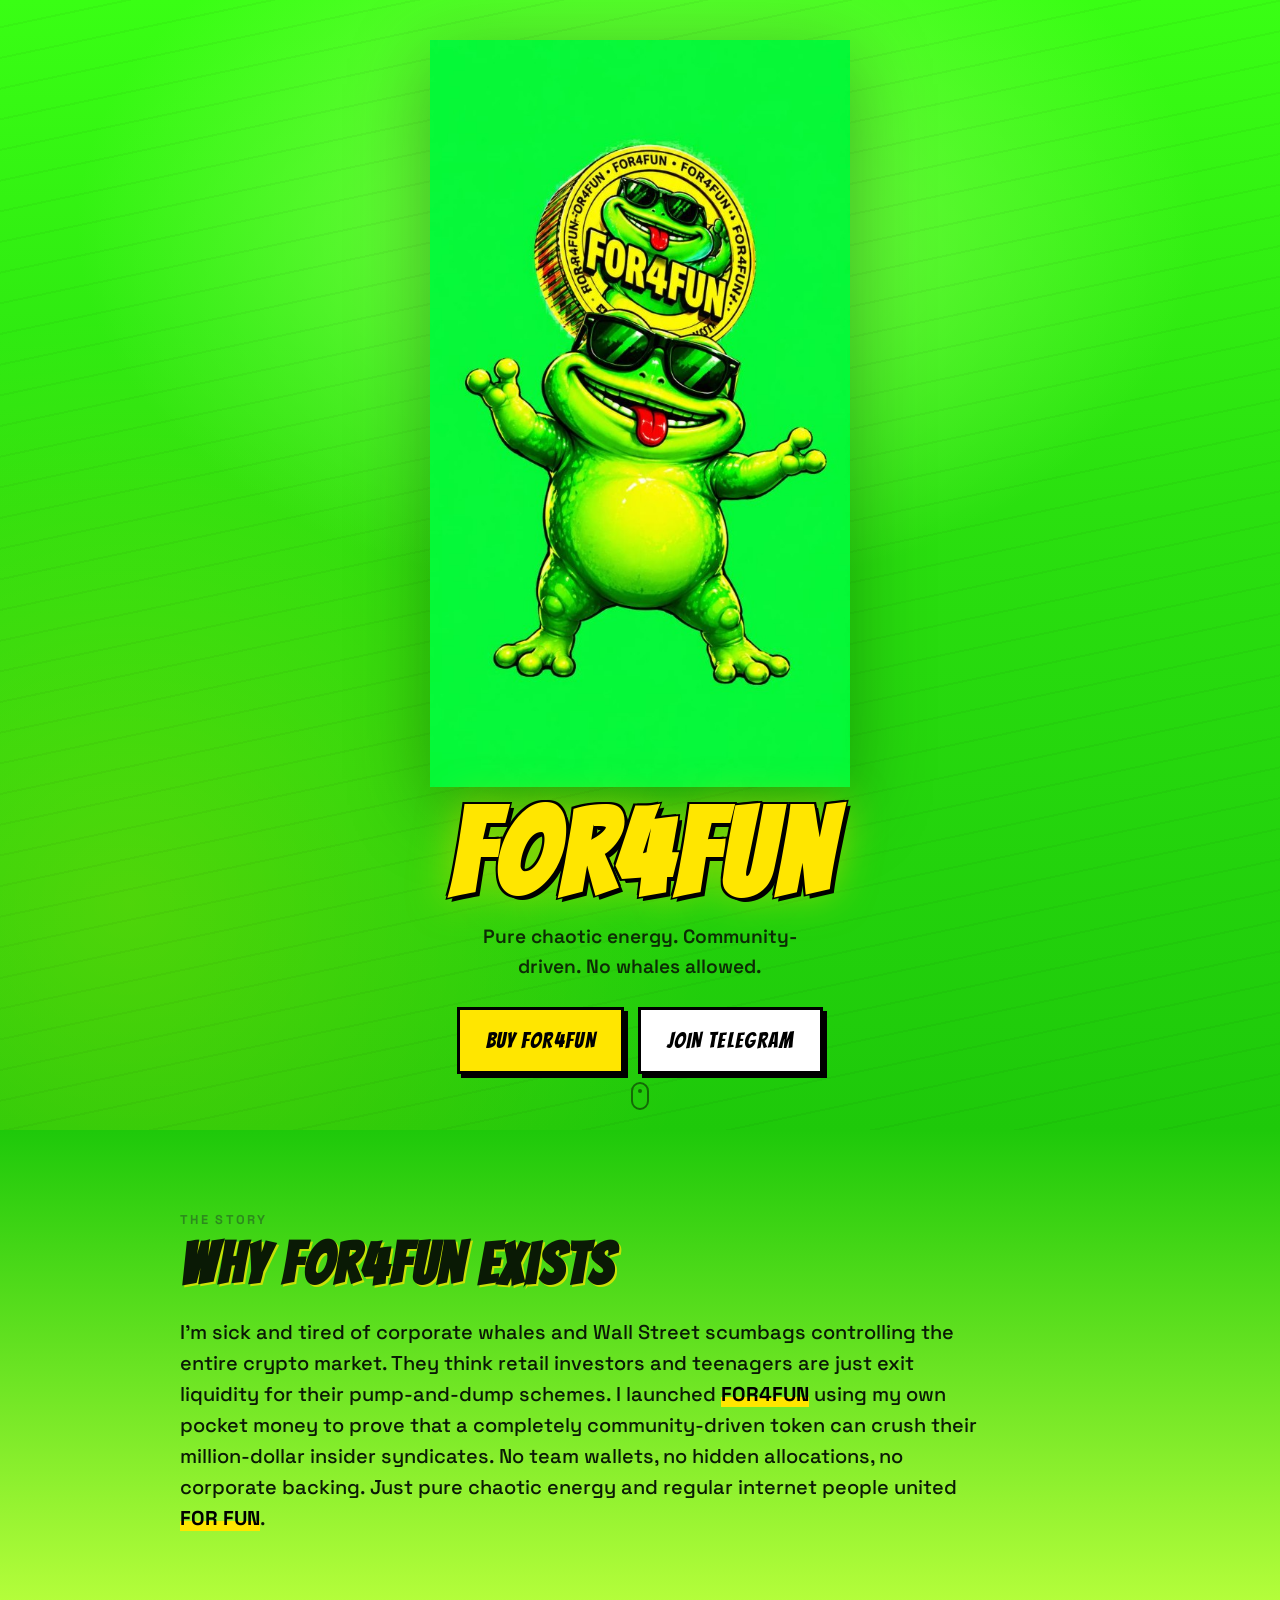
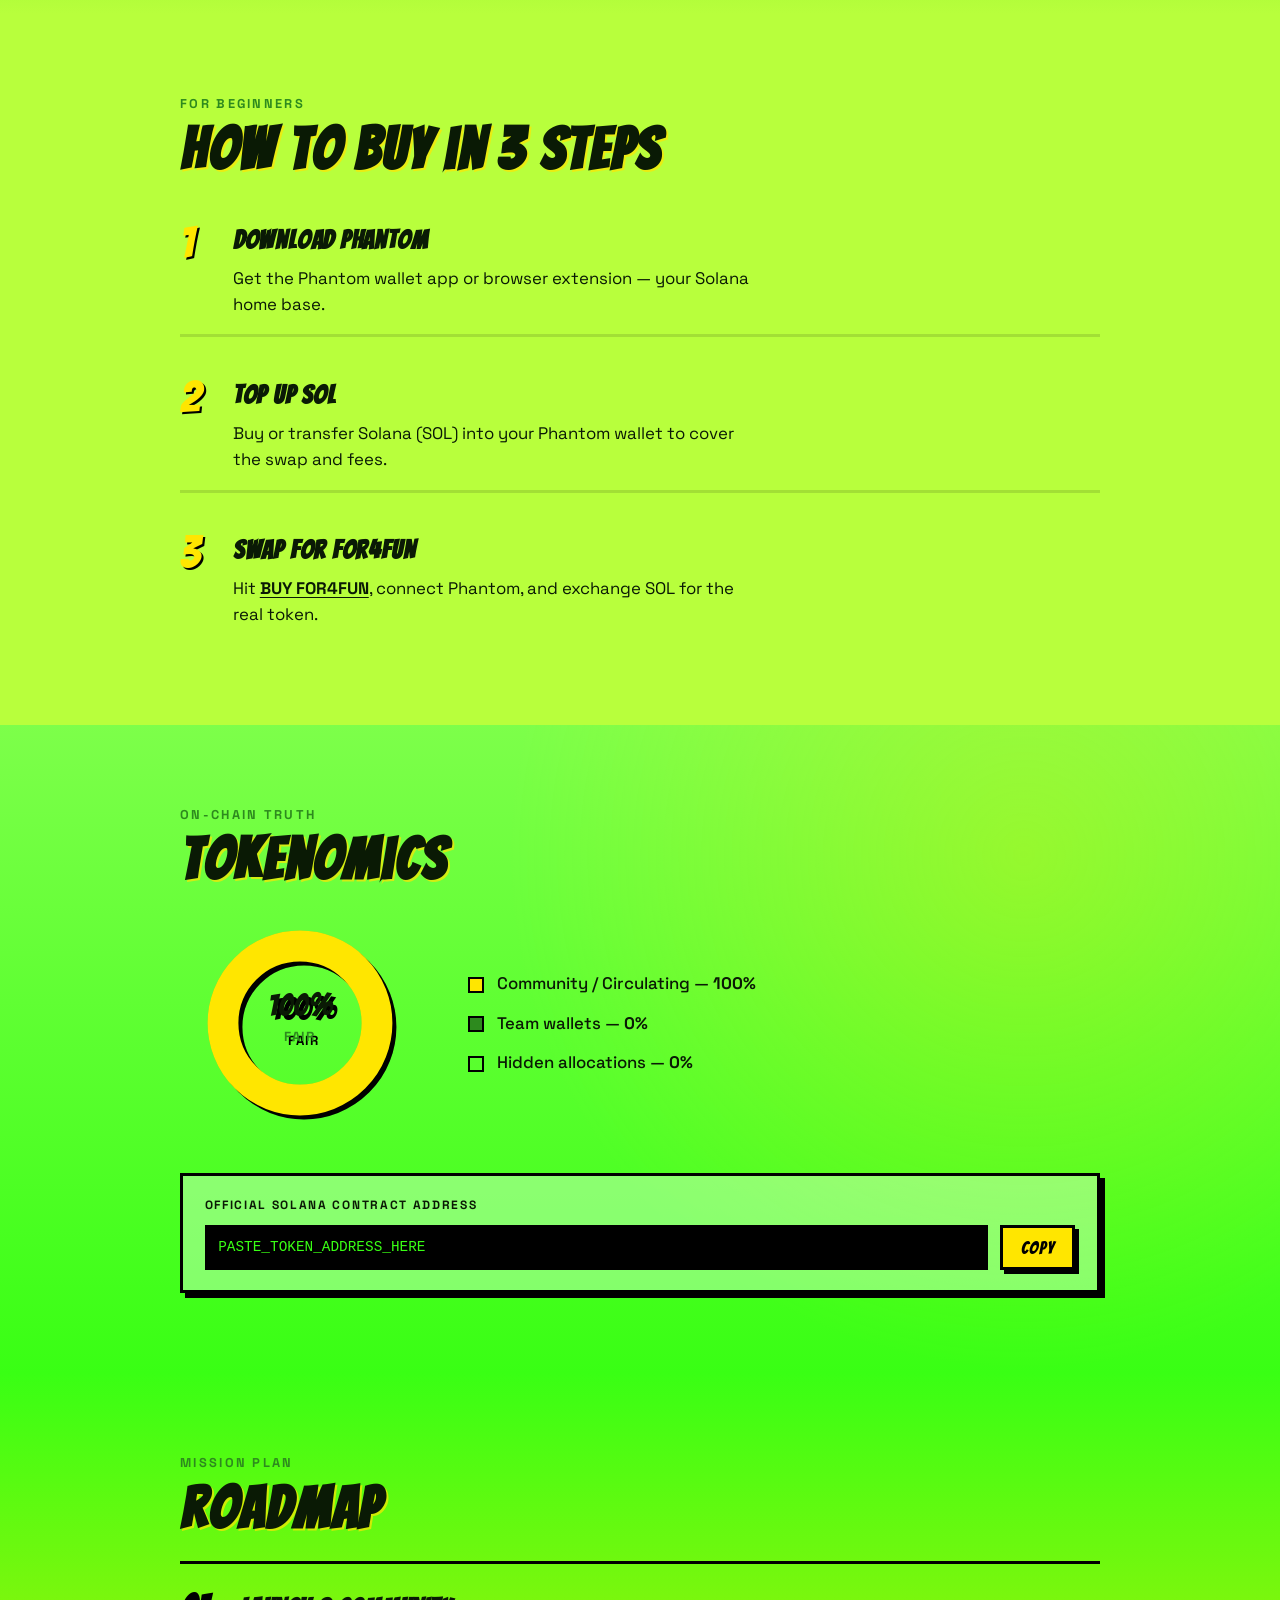
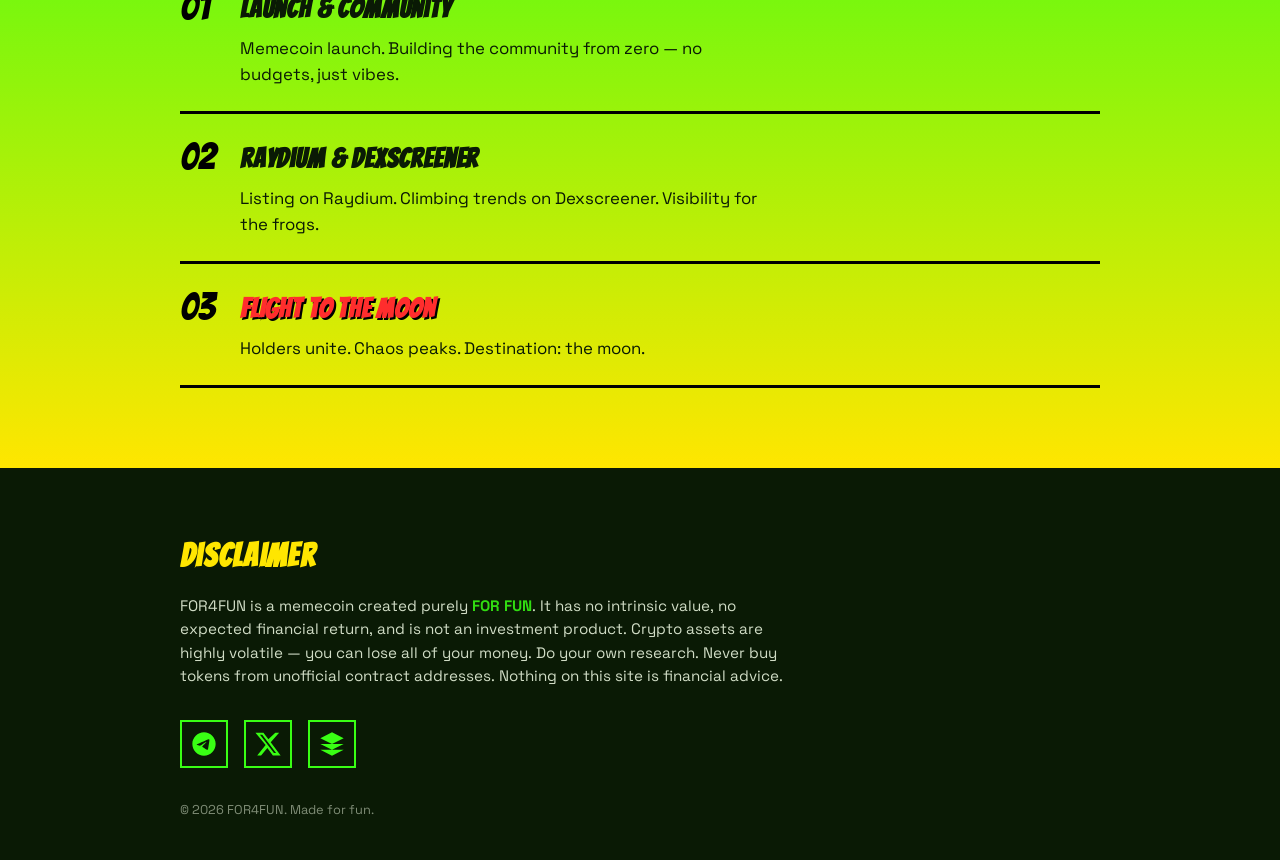
==== index.html @ df84118f "Add files via upload" ====
<!DOCTYPE html>
<html lang="en">
<head>
  <meta charset="UTF-8" />
  <meta name="viewport" content="width=device-width, initial-scale=1.0" />
  <title>FOR4FUN — Pure Chaotic Energy</title>
  <meta name="description" content="FOR4FUN — a completely community-driven memecoin on Solana. No team wallets. No corporate backing. Just fun." />
  <link rel="preconnect" href="https://fonts.googleapis.com" />
  <link rel="preconnect" href="https://fonts.gstatic.com" crossorigin />
  <link href="https://fonts.googleapis.com/css2?family=Bangers&family=Space+Grotesk:wght@400;500;600;700&display=swap" rel="stylesheet" />
  <link rel="stylesheet" href="styles.css" />
</head>
<body>
  <header class="hero">
    <div class="hero__glow" aria-hidden="true"></div>
    <div class="hero__content">
      <img
        class="hero__mascot"
        src="assets/mascot.png"
        alt="FOR4FUN frog mascot with sunglasses"
        width="640"
        height="640"
      />
      <h1 class="hero__brand">FOR4FUN</h1>
      <p class="hero__tagline">Pure chaotic energy. Community-driven. No whales allowed.</p>
      <div class="hero__ctas">
        <a class="btn btn--buy" href="#" id="buy-link" target="_blank" rel="noopener noreferrer">BUY FOR4FUN</a>
        <a class="btn btn--tg" href="https://t.me/+8u_Zr0dhm3U5OTRh" id="telegram-link" target="_blank" rel="noopener noreferrer">JOIN TELEGRAM</a>
      </div>
    </div>
    <div class="hero__scroll" aria-hidden="true">
      <span></span>
    </div>
  </header>

  <main>
    <section class="section about" id="about">
      <div class="container">
        <p class="section__eyebrow">The story</p>
        <h2 class="section__title">Why FOR4FUN exists</h2>
        <p class="about__text">
          I'm sick and tired of corporate whales and Wall Street scumbags controlling the entire crypto market.
          They think retail investors and teenagers are just exit liquidity for their pump-and-dump schemes.
          I launched <strong>FOR4FUN</strong> using my own pocket money to prove that a completely community-driven token
          can crush their million-dollar insider syndicates. No team wallets, no hidden allocations, no corporate backing.
          Just pure chaotic energy and regular internet people united <strong>FOR FUN</strong>.
        </p>
      </div>
    </section>

    <section class="section how" id="how">
      <div class="container">
        <p class="section__eyebrow">For beginners</p>
        <h2 class="section__title">How to buy in 3 steps</h2>
        <ol class="steps">
          <li class="step">
            <span class="step__num">1</span>
            <div class="step__body">
              <h3>Download Phantom</h3>
              <p>Get the Phantom wallet app or browser extension — your Solana home base.</p>
            </div>
          </li>
          <li class="step">
            <span class="step__num">2</span>
            <div class="step__body">
              <h3>Top up SOL</h3>
              <p>Buy or transfer Solana (SOL) into your Phantom wallet to cover the swap and fees.</p>
            </div>
          </li>
          <li class="step">
            <span class="step__num">3</span>
            <div class="step__body">
              <h3>Swap for FOR4FUN</h3>
              <p>Hit <a href="#" id="buy-link-inline" target="_blank" rel="noopener noreferrer">BUY FOR4FUN</a>, connect Phantom, and exchange SOL for the real token.</p>
            </div>
          </li>
        </ol>
      </div>
    </section>

    <section class="section tokenomics" id="tokenomics">
      <div class="container">
        <p class="section__eyebrow">On-chain truth</p>
        <h2 class="section__title">Tokenomics</h2>
        <div class="tokenomics__grid">
          <div class="chart-wrap" aria-hidden="true">
            <svg class="donut" viewBox="0 0 200 200" role="img" aria-label="Token distribution chart">
              <circle class="donut__track" cx="100" cy="100" r="70" />
              <circle class="donut__segment donut__segment--lp" cx="100" cy="100" r="70" />
              <circle class="donut__segment donut__segment--community" cx="100" cy="100" r="70" />
              <text class="donut__center-label" x="100" y="94" text-anchor="middle">100%</text>
              <text class="donut__center-sub" x="100" y="116" text-anchor="middle">FAIR</text>
            </svg>
          </div>
          <ul class="legend">
            <li><span class="swatch swatch--community"></span> Community / Circulating — <strong>100%</strong></li>
            <li><span class="swatch swatch--lp"></span> Team wallets — <strong>0%</strong></li>
            <li><span class="swatch swatch--none"></span> Hidden allocations — <strong>0%</strong></li>
          </ul>
        </div>

        <div class="ca-block">
          <p class="ca-block__label">Official Solana contract address</p>
          <div class="ca-row">
            <code class="ca-address" id="token-address">PASTE_TOKEN_ADDRESS_HERE</code>
            <button type="button" class="btn btn--copy" id="copy-ca" aria-label="Copy contract address">
              COPY
            </button>
          </div>
          <p class="ca-hint" id="copy-feedback" hidden>Copied — always verify before buying.</p>
        </div>
      </div>
    </section>

    <section class="section roadmap" id="roadmap">
      <div class="container">
        <p class="section__eyebrow">Mission plan</p>
        <h2 class="section__title">Roadmap</h2>
        <ol class="roadmap__list">
          <li class="roadmap__item">
            <span class="roadmap__phase">01</span>
            <div>
              <h3>Launch &amp; community</h3>
              <p>Memecoin launch. Building the community from zero — no budgets, just vibes.</p>
            </div>
          </li>
          <li class="roadmap__item">
            <span class="roadmap__phase">02</span>
            <div>
              <h3>Raydium &amp; Dexscreener</h3>
              <p>Listing on Raydium. Climbing trends on Dexscreener. Visibility for the frogs.</p>
            </div>
          </li>
          <li class="roadmap__item roadmap__item--moon">
            <span class="roadmap__phase">03</span>
            <div>
              <h3>FLIGHT TO THE MOON</h3>
              <p>Holders unite. Chaos peaks. Destination: the moon.</p>
            </div>
          </li>
        </ol>
      </div>
    </section>
  </main>

  <footer class="footer" id="disclaimer">
    <div class="container">
      <h2 class="footer__title">Disclaimer</h2>
      <p class="footer__text">
        FOR4FUN is a memecoin created purely <strong>FOR FUN</strong>. It has no intrinsic value, no expected financial return,
        and is not an investment product. Crypto assets are highly volatile — you can lose all of your money.
        Do your own research. Never buy tokens from unofficial contract addresses. Nothing on this site is financial advice.
      </p>
      <nav class="socials" aria-label="Social links">
        <a class="social" href="https://t.me/+8u_Zr0dhm3U5OTRh" id="social-telegram" target="_blank" rel="noopener noreferrer" aria-label="Telegram">
          <svg viewBox="0 0 24 24" width="28" height="28" fill="currentColor" aria-hidden="true"><path d="M12 2C6.48 2 2 6.48 2 12s4.48 10 10 10 10-4.48 10-10S17.52 2 12 2zm4.64 6.8c-.15 1.58-.8 5.42-1.13 7.19-.14.75-.42 1-.68 1.03-.58.05-1.02-.38-1.58-.75-.88-.58-1.38-.94-2.23-1.5-.99-.65-.35-1.01.22-1.59.15-.15 2.71-2.48 2.76-2.69a.2.2 0 00-.05-.18c-.06-.05-.14-.03-.21-.02-.09.02-1.49.95-4.22 2.79-.4.27-.76.41-1.08.4-.36-.01-1.04-.2-1.55-.37-.63-.2-1.12-.31-1.08-.66.02-.18.27-.36.74-.55 2.92-1.27 4.86-2.11 5.83-2.51 2.78-1.16 3.35-1.36 3.73-1.36.08 0 .27.02.39.12.1.08.13.19.14.27-.01.06 0 .16 0 .24z"/></svg>
        </a>
        <a class="social" href="https://x.com/FOR4FUN5465" id="social-x" target="_blank" rel="noopener noreferrer" aria-label="X (Twitter)">
          <svg viewBox="0 0 24 24" width="28" height="28" fill="currentColor" aria-hidden="true"><path d="M18.244 2.25h3.308l-7.227 8.26 8.502 11.24H16.17l-4.714-6.231-5.401 6.231H2.744l7.227-8.941L1.254 2.25H8.08l4.253 5.622L18.244 2.25zm-1.161 17.52h1.833L7.084 4.126H5.117L17.083 19.77z"/></svg>
        </a>
        <a class="social" href="#" id="social-dex" target="_blank" rel="noopener noreferrer" aria-label="Dexscreener">
          <svg viewBox="0 0 24 24" width="28" height="28" fill="currentColor" aria-hidden="true"><path d="M12 2L2 7l10 5 10-5-10-5zM2 17l10 5 10-5M2 12l10 5 10-5"/></svg>
        </a>
      </nav>
      <p class="footer__copy">© <span id="year"></span> FOR4FUN. Made for fun.</p>
    </div>
  </footer>

  <script src="script.js"></script>
</body>
</html>
---- styles.css ----
:root {
  --acid: #39ff14;
  --acid-deep: #1ec90a;
  --lime: #b8ff3c;
  --yellow: #ffe600;
  --ink: #0a1a05;
  --frog: #2d8a1e;
  --red: #ff2d2d;
  --cream: #f4ffe8;
  --glow: rgba(57, 255, 20, 0.45);
  --font-display: "Bangers", system-ui, sans-serif;
  --font-body: "Space Grotesk", system-ui, sans-serif;
}

*,
*::before,
*::after {
  box-sizing: border-box;
  margin: 0;
  padding: 0;
}

html {
  scroll-behavior: smooth;
}

body {
  font-family: var(--font-body);
  color: var(--ink);
  background: var(--acid);
  line-height: 1.55;
  overflow-x: hidden;
}

img {
  max-width: 100%;
  height: auto;
  display: block;
}

a {
  color: inherit;
}

.container {
  width: min(920px, calc(100% - 2.5rem));
  margin-inline: auto;
}

/* —— Hero —— */
.hero {
  position: relative;
  min-height: 100svh;
  display: grid;
  place-items: center;
  padding: 2.5rem 1.25rem 3.5rem;
  background:
    radial-gradient(ellipse 80% 60% at 50% 20%, #7dff4a 0%, transparent 55%),
    radial-gradient(circle at 10% 80%, #ffe60033 0%, transparent 40%),
    linear-gradient(180deg, #39ff14 0%, #2ae00f 45%, #1ec90a 100%);
  overflow: hidden;
}

.hero__glow {
  position: absolute;
  inset: -20%;
  background:
    repeating-linear-gradient(
      -12deg,
      transparent,
      transparent 28px,
      rgba(0, 0, 0, 0.035) 28px,
      rgba(0, 0, 0, 0.035) 30px
    );
  pointer-events: none;
  animation: drift 28s linear infinite;
}

@keyframes drift {
  from { transform: translateY(0); }
  to { transform: translateY(60px); }
}

.hero__content {
  position: relative;
  z-index: 1;
  display: flex;
  flex-direction: column;
  align-items: center;
  text-align: center;
  gap: 0.85rem;
  max-width: 720px;
}

.hero__mascot {
  width: min(420px, 78vw);
  filter: drop-shadow(0 18px 40px rgba(0, 40, 0, 0.35));
  animation: float 4.5s ease-in-out infinite;
}

@keyframes float {
  0%, 100% { transform: translateY(0); }
  50% { transform: translateY(-14px); }
}

.hero__brand {
  font-family: var(--font-display);
  font-size: clamp(4.2rem, 16vw, 7.5rem);
  letter-spacing: 0.04em;
  line-height: 0.9;
  color: var(--yellow);
  text-shadow:
    4px 4px 0 #000,
    -2px -2px 0 #000,
    2px -2px 0 #000,
    -2px 2px 0 #000,
    0 0 40px rgba(255, 230, 0, 0.55);
  animation: pop-in 0.7s cubic-bezier(0.22, 1, 0.36, 1) both;
}

@keyframes pop-in {
  from {
    opacity: 0;
    transform: scale(0.85) translateY(20px);
  }
  to {
    opacity: 1;
    transform: scale(1) translateY(0);
  }
}

.hero__tagline {
  font-size: clamp(1rem, 2.5vw, 1.2rem);
  font-weight: 600;
  max-width: 28ch;
  color: var(--ink);
  opacity: 0.9;
}

.hero__ctas {
  display: flex;
  flex-wrap: wrap;
  justify-content: center;
  gap: 0.85rem;
  margin-top: 0.75rem;
}

.btn {
  display: inline-flex;
  align-items: center;
  justify-content: center;
  font-family: var(--font-display);
  font-size: 1.35rem;
  letter-spacing: 0.06em;
  text-decoration: none;
  padding: 0.85rem 1.6rem;
  border: 3px solid #000;
  color: #000;
  cursor: pointer;
  transition: transform 0.15s ease, box-shadow 0.15s ease, background 0.15s ease;
  box-shadow: 4px 4px 0 #000;
}

.btn:hover {
  transform: translate(-2px, -2px);
  box-shadow: 6px 6px 0 #000;
}

.btn:active {
  transform: translate(2px, 2px);
  box-shadow: 2px 2px 0 #000;
}

.btn--buy {
  background: var(--yellow);
}

.btn--tg {
  background: #fff;
}

.btn--copy {
  background: var(--yellow);
  font-size: 1.1rem;
  padding: 0.65rem 1.1rem;
  flex-shrink: 0;
}

.hero__scroll {
  position: absolute;
  bottom: 1.25rem;
  left: 50%;
  transform: translateX(-50%);
  z-index: 1;
}

.hero__scroll span {
  display: block;
  width: 18px;
  height: 28px;
  border: 2px solid var(--ink);
  border-radius: 10px;
  position: relative;
  opacity: 0.55;
}

.hero__scroll span::after {
  content: "";
  position: absolute;
  top: 5px;
  left: 50%;
  width: 4px;
  height: 4px;
  margin-left: -2px;
  background: var(--ink);
  border-radius: 50%;
  animation: scroll-dot 1.6s ease-in-out infinite;
}

@keyframes scroll-dot {
  0% { opacity: 1; transform: translateY(0); }
  100% { opacity: 0; transform: translateY(10px); }
}

/* —— Sections —— */
.section {
  padding: 5rem 0;
  position: relative;
}

.section__eyebrow {
  font-size: 0.8rem;
  font-weight: 700;
  letter-spacing: 0.18em;
  text-transform: uppercase;
  color: var(--frog);
  margin-bottom: 0.4rem;
}

.section__title {
  font-family: var(--font-display);
  font-size: clamp(2.4rem, 7vw, 3.6rem);
  letter-spacing: 0.03em;
  line-height: 1;
  margin-bottom: 1.5rem;
  color: var(--ink);
  text-shadow: 2px 2px 0 rgba(255, 230, 0, 0.7);
}

.about {
  background:
    linear-gradient(180deg, #1ec90a 0%, #b8ff3c 100%);
}

.about__text {
  font-size: clamp(1.05rem, 2.2vw, 1.25rem);
  font-weight: 500;
  max-width: 62ch;
}

.about__text strong {
  color: #000;
  background: linear-gradient(transparent 60%, var(--yellow) 60%);
}

.how {
  background: var(--lime);
}

.steps {
  list-style: none;
  display: grid;
  gap: 1.25rem;
  counter-reset: none;
}

.step {
  display: grid;
  grid-template-columns: auto 1fr;
  gap: 1.1rem;
  align-items: start;
  padding: 1.1rem 0;
  border-bottom: 3px solid rgba(0, 0, 0, 0.12);
}

.step:last-child {
  border-bottom: none;
}

.step__num {
  font-family: var(--font-display);
  font-size: 2.8rem;
  line-height: 1;
  color: var(--yellow);
  text-shadow: 2px 2px 0 #000;
  min-width: 2.2rem;
}

.step__body h3 {
  font-family: var(--font-display);
  font-size: 1.65rem;
  letter-spacing: 0.03em;
  margin-bottom: 0.25rem;
}

.step__body p {
  font-size: 1.05rem;
  max-width: 48ch;
}

.step__body a {
  font-weight: 700;
  text-decoration: underline;
  text-underline-offset: 3px;
}

/* —— Tokenomics —— */
.tokenomics {
  background:
    radial-gradient(circle at 80% 20%, #ffe60044 0%, transparent 45%),
    linear-gradient(180deg, #7dff4a 0%, #39ff14 100%);
}

.tokenomics__grid {
  display: grid;
  grid-template-columns: 1fr;
  gap: 2rem;
  align-items: center;
  margin-bottom: 2.5rem;
}

@media (min-width: 700px) {
  .tokenomics__grid {
    grid-template-columns: 240px 1fr;
    gap: 3rem;
  }
}

.chart-wrap {
  display: flex;
  justify-content: center;
}

.donut {
  width: min(220px, 70vw);
  height: auto;
  filter: drop-shadow(4px 4px 0 #000);
  animation: spin-in 1s ease both;
}

@keyframes spin-in {
  from { transform: rotate(-90deg) scale(0.8); opacity: 0; }
  to { transform: rotate(0) scale(1); opacity: 1; }
}

.donut__track {
  fill: none;
  stroke: rgba(0, 0, 0, 0.12);
  stroke-width: 28;
}

.donut__segment {
  fill: none;
  stroke-width: 28;
  stroke-linecap: butt;
  transform: rotate(-90deg);
  transform-origin: 100px 100px;
}

.donut__segment--community {
  stroke: var(--yellow);
  stroke-dasharray: 440 440;
}

.donut__segment--lp {
  stroke: var(--frog);
  stroke-dasharray: 0 440;
}

.donut__center-label {
  font-family: var(--font-display);
  font-size: 28px;
  fill: var(--ink);
}

.donut__center-sub {
  font-family: var(--font-body);
  font-size: 12px;
  font-weight: 700;
  letter-spacing: 0.15em;
  fill: var(--frog);
}

.legend {
  list-style: none;
  display: grid;
  gap: 0.85rem;
  font-size: 1.05rem;
  font-weight: 500;
}

.swatch {
  display: inline-block;
  width: 1rem;
  height: 1rem;
  border: 2px solid #000;
  margin-right: 0.55rem;
  vertical-align: middle;
}

.swatch--community { background: var(--yellow); }
.swatch--lp { background: var(--frog); }
.swatch--none { background: transparent; }

.ca-block {
  border: 3px solid #000;
  background: rgba(255, 255, 255, 0.35);
  padding: 1.25rem 1.35rem;
  box-shadow: 5px 5px 0 #000;
}

.ca-block__label {
  font-size: 0.75rem;
  font-weight: 700;
  letter-spacing: 0.14em;
  text-transform: uppercase;
  margin-bottom: 0.65rem;
}

.ca-row {
  display: flex;
  flex-wrap: wrap;
  gap: 0.75rem;
  align-items: center;
}

.ca-address {
  font-family: ui-monospace, "SF Mono", Menlo, monospace;
  font-size: clamp(0.7rem, 2.5vw, 0.9rem);
  word-break: break-all;
  flex: 1;
  min-width: 0;
  background: #000;
  color: var(--acid);
  padding: 0.7rem 0.85rem;
}

.ca-hint {
  margin-top: 0.65rem;
  font-size: 0.9rem;
  font-weight: 600;
  color: var(--frog);
}

/* —— Roadmap —— */
.roadmap {
  background: linear-gradient(180deg, #39ff14 0%, #ffe600 100%);
}

.roadmap__list {
  list-style: none;
  display: grid;
  gap: 0;
}

.roadmap__item {
  display: grid;
  grid-template-columns: auto 1fr;
  gap: 1.25rem;
  padding: 1.5rem 0;
  border-top: 3px solid #000;
  align-items: start;
}

.roadmap__item:last-child {
  border-bottom: 3px solid #000;
}

.roadmap__phase {
  font-family: var(--font-display);
  font-size: 2.4rem;
  line-height: 1;
  color: #000;
  min-width: 2.5rem;
}

.roadmap__item h3 {
  font-family: var(--font-display);
  font-size: 1.7rem;
  letter-spacing: 0.03em;
  margin-bottom: 0.3rem;
}

.roadmap__item--moon h3 {
  color: var(--red);
  text-shadow: 2px 2px 0 #000;
}

.roadmap__item p {
  font-size: 1.05rem;
  max-width: 48ch;
}

/* —— Footer —— */
.footer {
  background: var(--ink);
  color: var(--cream);
  padding: 4rem 0 2.5rem;
}

.footer__title {
  font-family: var(--font-display);
  font-size: 2rem;
  letter-spacing: 0.04em;
  color: var(--yellow);
  margin-bottom: 0.75rem;
}

.footer__text {
  font-size: 0.95rem;
  opacity: 0.85;
  max-width: 62ch;
  margin-bottom: 2rem;
}

.footer__text strong {
  color: var(--acid);
}

.socials {
  display: flex;
  gap: 1rem;
  margin-bottom: 2rem;
}

.social {
  display: grid;
  place-items: center;
  width: 48px;
  height: 48px;
  border: 2px solid var(--acid);
  color: var(--acid);
  transition: background 0.15s ease, color 0.15s ease, transform 0.15s ease;
}

.social:hover {
  background: var(--acid);
  color: var(--ink);
  transform: translateY(-3px);
}

.footer__copy {
  font-size: 0.8rem;
  opacity: 0.5;
}

@media (max-width: 480px) {
  .hero__ctas {
    flex-direction: column;
    width: 100%;
  }

  .btn {
    width: 100%;
  }

  .ca-row {
    flex-direction: column;
    align-items: stretch;
  }
}
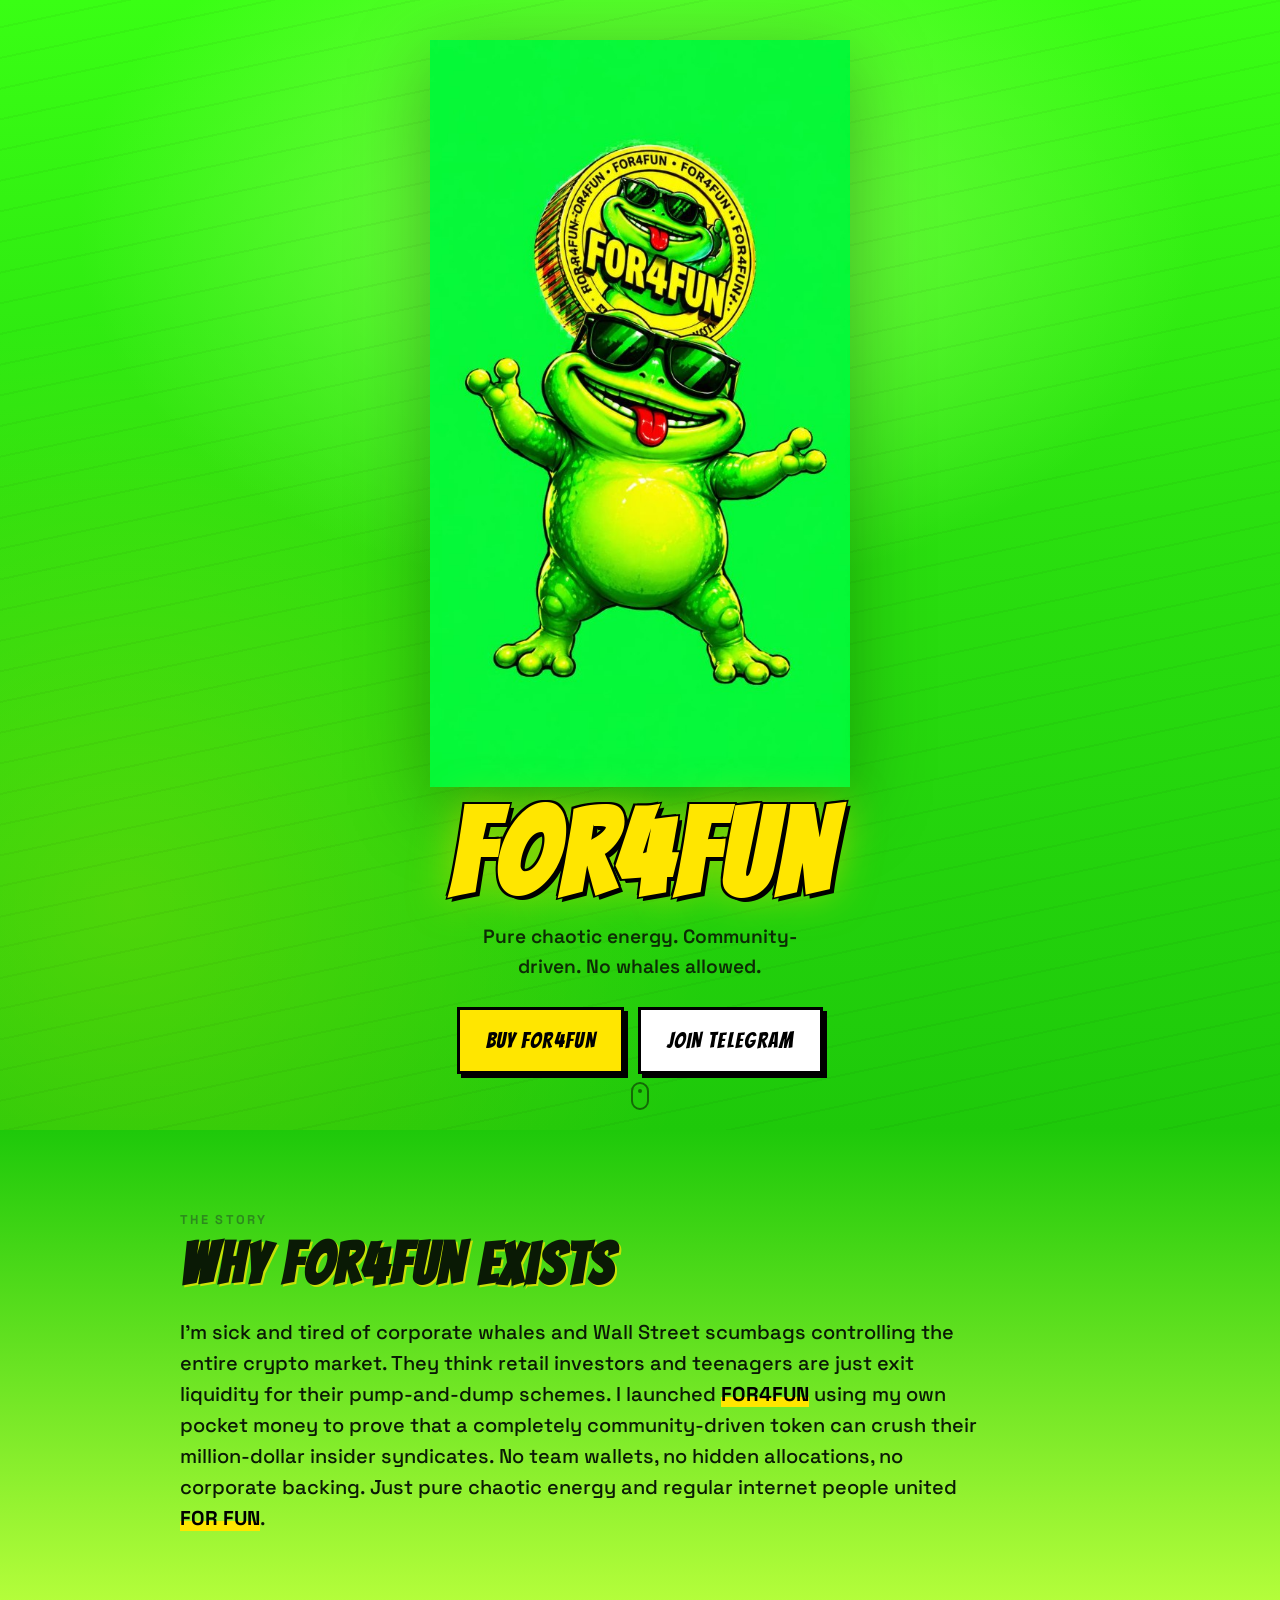
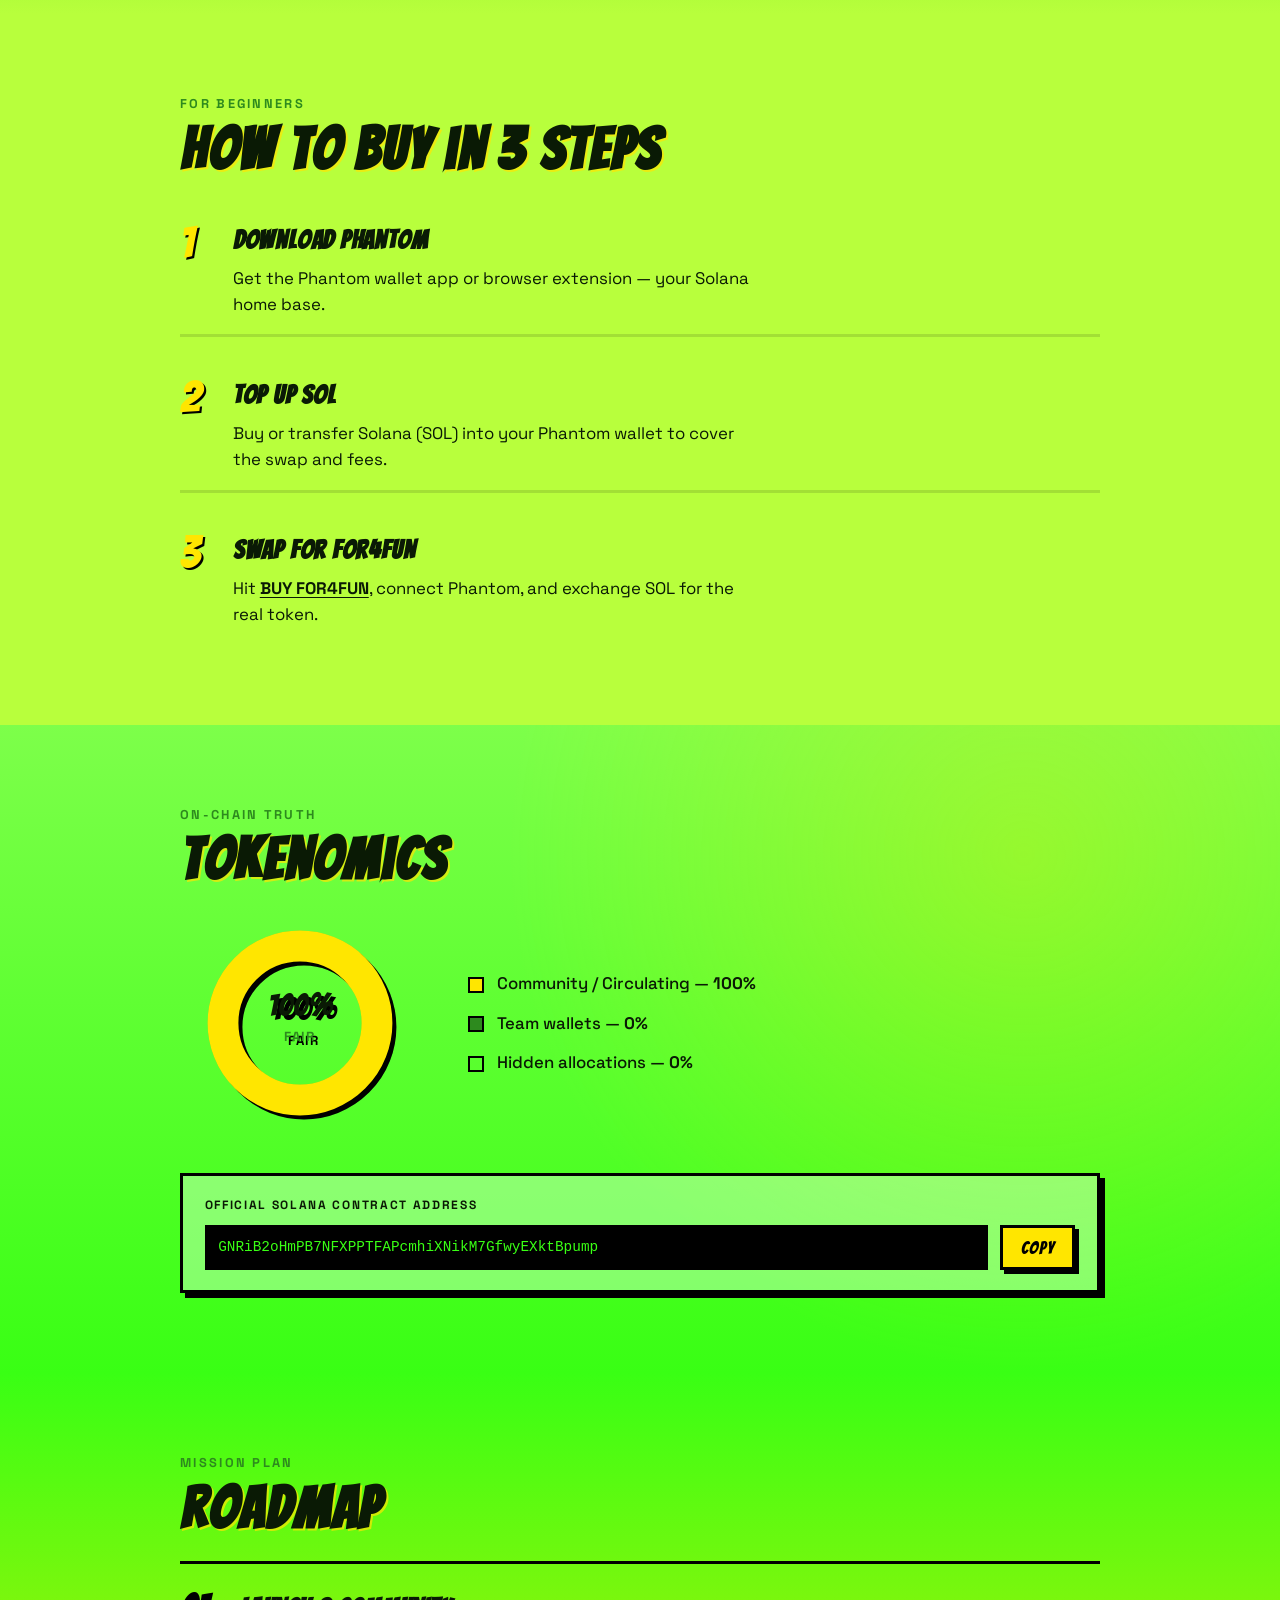
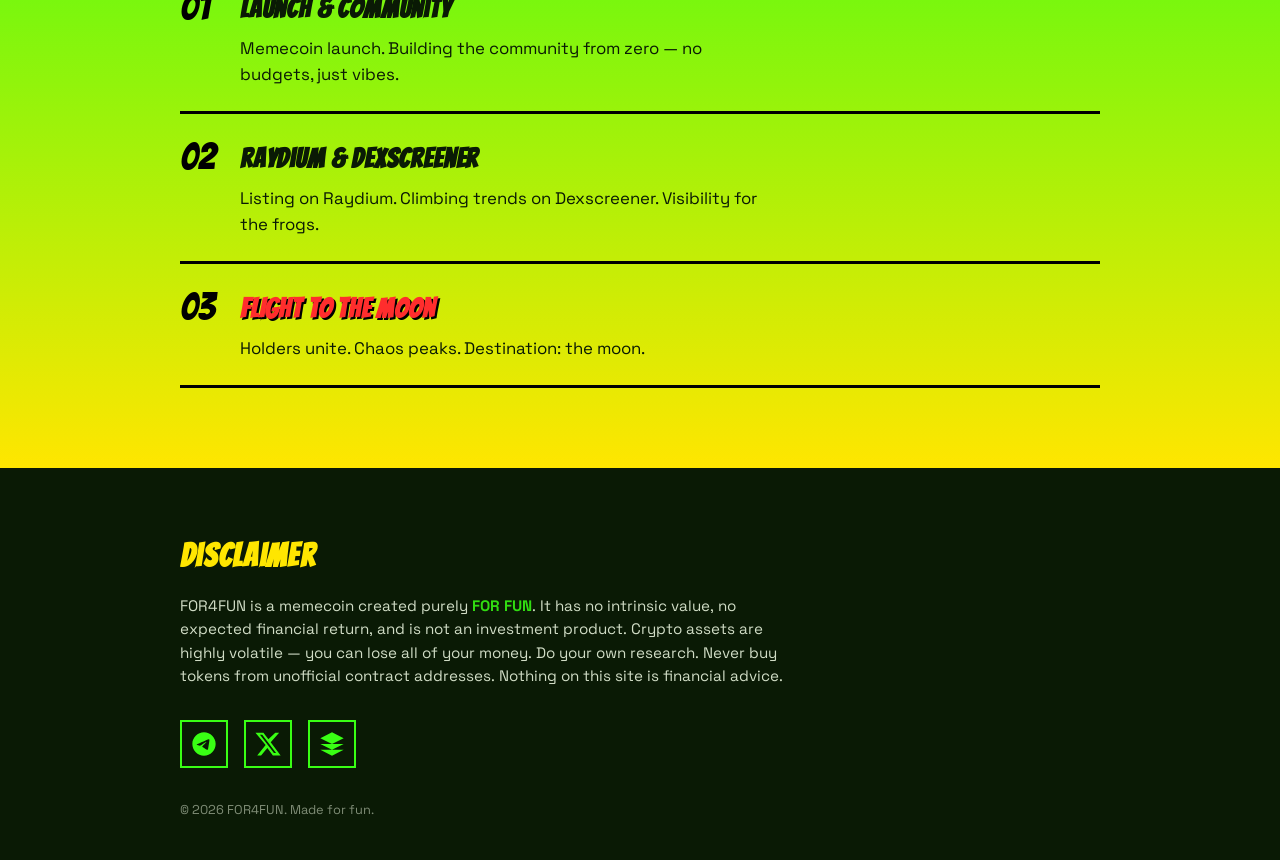
==== commit 01499fc9: "Add pump.fun buy link and official Solana contract address. Co-authored-by: Cursor <cursoragent@curs" ====
--- a/index.html
+++ b/index.html
@@ -24,7 +24,7 @@
       <h1 class="hero__brand">FOR4FUN</h1>
       <p class="hero__tagline">Pure chaotic energy. Community-driven. No whales allowed.</p>
       <div class="hero__ctas">
-        <a class="btn btn--buy" href="#" id="buy-link" target="_blank" rel="noopener noreferrer">BUY FOR4FUN</a>
+        <a class="btn btn--buy" href="https://pump.fun/coin/GNRiB2oHmPB7NFXPPTFAPcmhiXNikM7GfwyEXktBpump" id="buy-link" target="_blank" rel="noopener noreferrer">BUY FOR4FUN</a>
         <a class="btn btn--tg" href="https://t.me/+8u_Zr0dhm3U5OTRh" id="telegram-link" target="_blank" rel="noopener noreferrer">JOIN TELEGRAM</a>
       </div>
     </div>
@@ -71,7 +71,7 @@
             <span class="step__num">3</span>
             <div class="step__body">
               <h3>Swap for FOR4FUN</h3>
-              <p>Hit <a href="#" id="buy-link-inline" target="_blank" rel="noopener noreferrer">BUY FOR4FUN</a>, connect Phantom, and exchange SOL for the real token.</p>
+              <p>Hit <a href="https://pump.fun/coin/GNRiB2oHmPB7NFXPPTFAPcmhiXNikM7GfwyEXktBpump" id="buy-link-inline" target="_blank" rel="noopener noreferrer">BUY FOR4FUN</a>, connect Phantom, and exchange SOL for the real token.</p>
             </div>
           </li>
         </ol>
@@ -102,7 +102,7 @@
         <div class="ca-block">
           <p class="ca-block__label">Official Solana contract address</p>
           <div class="ca-row">
-            <code class="ca-address" id="token-address">PASTE_TOKEN_ADDRESS_HERE</code>
+            <code class="ca-address" id="token-address">GNRiB2oHmPB7NFXPPTFAPcmhiXNikM7GfwyEXktBpump</code>
             <button type="button" class="btn btn--copy" id="copy-ca" aria-label="Copy contract address">
               COPY
             </button>
